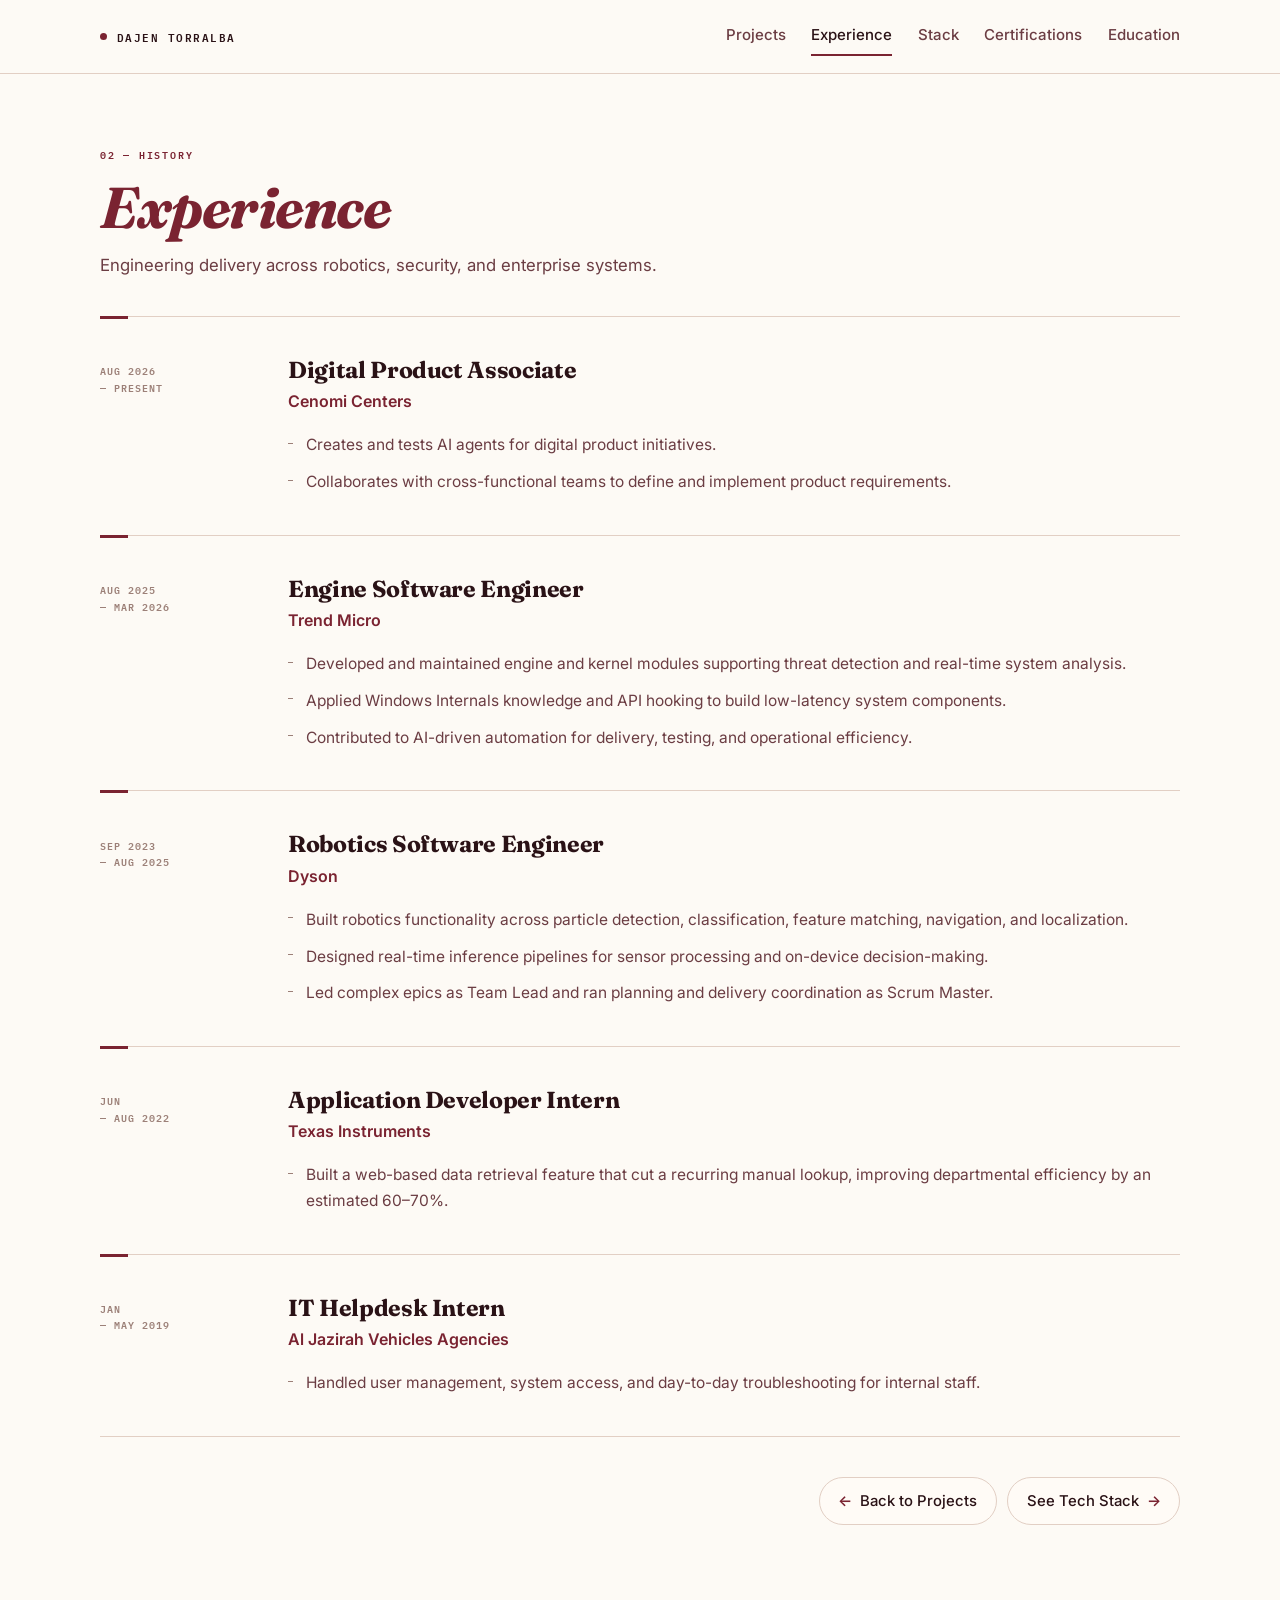
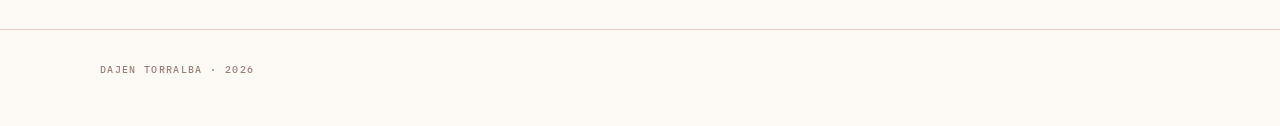
==== experience/index.html @ dbf1ace1 "Restructuring of code" ====
<!DOCTYPE html>
<html lang="en">
  <head>
    <meta charset="UTF-8" />
    <meta name="viewport" content="width=device-width, initial-scale=1.0" />
    <meta name="description" content="Engineering roles held by Dajen Torralba at Trend Micro, Dyson, Texas Instruments, and Al Jazirah Vehicles Agencies." />
    <title>Experience — Dajen Torralba</title>

    <meta property="og:type" content="website" />
    <meta property="og:title" content="Experience — Dajen Torralba" />
    <meta property="og:description" content="Engineering roles held by Dajen Torralba at Trend Micro, Dyson, Texas Instruments, and Al Jazirah Vehicles Agencies." />
    <meta name="twitter:card" content="summary_large_image" />

    <link rel="icon" href="data:image/svg+xml,<svg xmlns='http://www.w3.org/2000/svg' viewBox='0 0 32 32'><circle cx='16' cy='16' r='9' fill='%237a2331'/></svg>" />

    <link rel="preconnect" href="https://fonts.googleapis.com" />
    <link rel="preconnect" href="https://fonts.gstatic.com" crossorigin />
    <link
      href="https://fonts.googleapis.com/css2?family=Fraunces:ital,wght@0,300..900;1,300..900&family=Inter:wght@400..700&family=IBM+Plex+Mono:wght@400..700&display=swap"
      rel="stylesheet"
    />
    <link rel="stylesheet" href="../styles.css" />
    <script>document.documentElement.classList.add("js");</script>
    <!-- Umami analytics: cookieless pageviews. Custom events are
         emitted from script.js. Scoped to the live host so local
         previews don't count as traffic. -->
    <script
      defer
      src="https://cloud.umami.is/script.js"
      data-website-id="7c1a7ca9-946a-44bf-9232-5adcb33ba01f"
      data-domains="dajentorralba.github.io"
    ></script>
  </head>
  <body>
    <a class="skip-link" href="#main">Skip to content</a>

    <header class="masthead">
      <div class="shell masthead__inner">
        <a class="brand" href="../">Dajen&nbsp;Torralba</a>
        <nav class="nav" data-nav aria-label="Primary">
        <a href="../projects/">Projects</a>
        <a href="../experience/">Experience</a>
        <a href="../stack/">Stack</a>
        <a href="../certifications/">Certifications</a>
        <a href="../education/">Education</a>
        </nav>
        <button class="menu-toggle" aria-expanded="false" aria-controls="drawer">Menu</button>
      </div>
    </header>

    <div class="scrim"></div>
    <nav id="drawer" class="drawer" data-nav aria-label="Primary mobile">
      <button class="drawer__close" aria-label="Close menu">Close ×</button>
      <a href="../projects/">Projects</a>
      <a href="../experience/">Experience</a>
      <a href="../stack/">Stack</a>
      <a href="../certifications/">Certifications</a>
      <a href="../education/">Education</a>
    </nav>

    <main id="main">
      <section class="shell page-head">
        <p class="eyebrow">02 — History</p>
        <h1 class="page-title">Experience</h1>
        <p class="page-intro">Engineering delivery across robotics, security, and enterprise systems.</p>
      </section>

      <section class="shell reveal">
        <article class="entry">
          <p class="entry__date">Aug 2026<br />— Present</p>
          <div>
            <h2 class="entry__role">Digital Product Associate</h2>
            <p class="entry__org"><a href="https://centers.cenomi.com/sa-en/">Cenomi Centers</a></p>
            <ul class="entry__list">
              <li>Creates and tests AI agents for digital product initiatives.</li>
              <li>Collaborates with cross-functional teams to define and implement product requirements.</li>
            </ul>
          </div>
        </article>

        <article class="entry">
          <p class="entry__date">Aug 2025<br />— Mar 2026</p>
          <div>
            <h2 class="entry__role">Engine Software Engineer</h2>
            <p class="entry__org"><a href="https://www.trendmicro.com/">Trend Micro</a></p>
            <ul class="entry__list">
              <li>Developed and maintained engine and kernel modules supporting threat detection and real-time system analysis.</li>
              <li>Applied Windows Internals knowledge and API hooking to build low-latency system components.</li>
              <li>Contributed to AI-driven automation for delivery, testing, and operational efficiency.</li>
            </ul>
          </div>
        </article>

        <article class="entry">
          <p class="entry__date">Sep 2023<br />— Aug 2025</p>
          <div>
            <h2 class="entry__role">Robotics Software Engineer</h2>
            <p class="entry__org"><a href="https://www.dyson.com/">Dyson</a></p>
            <ul class="entry__list">
              <li>Built robotics functionality across particle detection, classification, feature matching, navigation, and localization.</li>
              <li>Designed real-time inference pipelines for sensor processing and on-device decision-making.</li>
              <li>Led complex epics as Team Lead and ran planning and delivery coordination as Scrum Master.</li>
            </ul>
          </div>
        </article>

        <article class="entry">
          <p class="entry__date">Jun<br />— Aug 2022</p>
          <div>
            <h2 class="entry__role">Application Developer Intern</h2>
            <p class="entry__org"><a href="https://www.ti.com/">Texas Instruments</a></p>
            <ul class="entry__list">
              <li>Built a web-based data retrieval feature that cut a recurring manual lookup, improving departmental efficiency by an estimated 60–70%.</li>
            </ul>
          </div>
        </article>

        <article class="entry">
          <p class="entry__date">Jan<br />— May 2019</p>
          <div>
            <h2 class="entry__role">IT Helpdesk Intern</h2>
            <p class="entry__org"><a href="https://en.aljazirahford.com">Al Jazirah Vehicles Agencies</a></p>
            <ul class="entry__list">
              <li>Handled user management, system access, and day-to-day troubleshooting for internal staff.</li>
            </ul>
          </div>
        </article>
      </section>



      <nav class="shell pager reveal" aria-label="Page navigation">
        <a class="link-btn" href="../projects/"><span class="link-btn__arrow" aria-hidden="true">&larr;</span> Back to Projects</a>
        <a class="link-btn" href="../stack/">See Tech Stack <span class="link-btn__arrow" aria-hidden="true">&rarr;</span></a>
      </nav>

    </main>

    <footer class="footer">
      <div class="shell footer__inner">
        <p>Dajen Torralba · 2026</p>
      </div>
    </footer>

    <script src="../script.js"></script>
  </body>
</html>
---- styles.css ----
/* ============================================================
   Dajen Torralba — portfolio
   Direction: instrumentation. Signal in, inference out.
   ============================================================ */

:root {
  color-scheme: light;

  /* Warm editorial palette: burgundy + antique brass on ivory paper */
  --ink: #2a1216;
  --ink-2: #6b3d43;
  --ink-3: #9c8078;
  --paper: #fdfaf5;
  --surface: #fffbf6;
  --line: #e2cfc4;
  --line-soft: #eee2d8;
  --far: #7a2331;
  --near: #7a2331;

  --display: "Fraunces", ui-serif, Georgia, serif;
  --body: "Inter", ui-sans-serif, system-ui, sans-serif;
  --mono: "IBM Plex Mono", ui-monospace, "SF Mono", Menlo, monospace;

  --rail: 9rem;
  --gap: 2.75rem;
  --radius: 2px;
}

*,
*::before,
*::after {
  box-sizing: border-box;
}

html {
  scroll-behavior: smooth;
  -webkit-text-size-adjust: 100%;
}

body {
  margin: 0;
  min-height: 100vh;
  background: var(--paper);
  color: var(--ink);
  font-family: var(--body);
  font-size: 16px;
  line-height: 1.65;
  font-synthesis-weight: none;
  -webkit-font-smoothing: antialiased;
}

a {
  color: inherit;
  text-decoration: none;
}

button {
  font: inherit;
  color: inherit;
  border: none;
  background: none;
  padding: 0;
  cursor: pointer;
}

img,
canvas {
  display: block;
  max-width: 100%;
}

:focus-visible {
  outline: 2px solid var(--near);
  outline-offset: 3px;
  border-radius: var(--radius);
}

.skip-link {
  position: absolute;
  left: -9999px;
  top: 0;
  background: var(--ink);
  color: var(--paper);
  padding: 0.75rem 1rem;
  z-index: 100;
}

.skip-link:focus {
  left: 0;
}

/* ---------- shell ---------------------------------------- */

.shell {
  width: min(1080px, 100% - 3rem);
  margin-inline: auto;
}

/* ---------- masthead ------------------------------------- */

.masthead {
  border-bottom: 1px solid var(--line);
  background: var(--paper);
  position: sticky;
  top: 0;
  z-index: 20;
}

.masthead__inner {
  display: flex;
  align-items: center;
  justify-content: space-between;
  gap: 1.5rem;
  padding-block: 1.1rem;
}

.brand {
  font-family: var(--mono);
  font-size: 0.68rem;
  font-weight: 600;
  letter-spacing: 0.14em;
  text-transform: uppercase;
  line-height: 1.3;
  display: inline-flex;
  align-items: center;
  gap: 0.6rem;
}

.brand::before {
  content: "";
  width: 7px;
  height: 7px;
  border-radius: 50%;
  background: var(--near);
  flex: none;
}

.nav {
  display: none;
  gap: 1.6rem;
}

.nav a {
  font-size: 0.94rem;
  font-weight: 500;
  color: var(--ink-2);
  padding-block: 0.35rem;
  border-bottom: 2px solid transparent;
  transition: color 140ms ease, border-color 140ms ease;
}

.nav a:hover {
  color: var(--ink);
}

.nav a[aria-current="page"] {
  color: var(--ink);
  border-bottom-color: var(--near);
}

.menu-toggle {
  font-family: var(--mono);
  font-size: 0.62rem;
  font-weight: 600;
  letter-spacing: 0.14em;
  text-transform: uppercase;
  padding: 0.6rem 0.9rem;
  border: 1px solid var(--line);
  border-radius: 999px;
  background: var(--surface);
}

/* ---------- map ------------------------------ */

.now-map {
  display: grid;
  grid-template-columns: 1.3fr 1fr;
  gap: var(--gap);
  padding-block: 2.5rem;
  border-top: 1px solid var(--line);
  align-items: start;
}

.now-map__now.rail {
  border-top: none;
  padding-block: 0;
}

.travel-map-header {
  display: flex;
  align-items: baseline;
  justify-content: space-between;
  margin-bottom: 24px;
  flex-wrap: wrap;
  gap: 8px;
}

.travel-map-label {
  font-size: 11px;
  letter-spacing: 0.12em;
  text-transform: uppercase;
  color: var(--ink-3);
  font-weight: 600;
}

.map-figure {
  position: relative;
  width: 100%;
}

.map-figure svg {
  width: 100%;
  height: auto;
  display: block;
}

.map-figure svg path {
  fill: var(--line-soft);
  stroke: var(--surface);
  stroke-width: 0.6;
  transition: fill 0.15s ease;
  cursor: default;
}

.map-figure svg path.visited {
  fill: var(--ink);
  cursor: pointer;
}

.map-figure svg g[id]:hover path,
.map-figure svg path:hover {
  fill: var(--near);
}

.map-tooltip {
  position: absolute;
  pointer-events: none;
  background: var(--ink);
  color: #fff;
  font-size: 12px;
  font-weight: 500;
  padding: 5px 10px;
  border-radius: 6px;
  transform: translate(-50%, -130%);
  white-space: nowrap;
  opacity: 0;
  transition: opacity 0.1s ease;
  z-index: 10;
}

.map-tooltip.visible {
  opacity: 1;
}

.map-credit {
  margin-top: 10px;
  font-size: 11px;
  color: var(--ink-3);
}

.map-credit a {
  color: inherit;
}

/* ---------- drawer (mobile) ------------------------------ */

.scrim {
  position: fixed;
  inset: 0;
  background: rgba(42, 18, 22, 0.4);
  opacity: 0;
  pointer-events: none;
  transition: opacity 200ms ease;
  z-index: 29;
}

.scrim.is-open {
  opacity: 1;
  pointer-events: auto;
}

.drawer {
  position: fixed;
  inset: 0 0 0 auto;
  width: min(300px, 84vw);
  background: var(--surface);
  border-left: 1px solid var(--line);
  padding: 1.5rem 1.25rem;
  transform: translateX(105%);
  transition: transform 240ms cubic-bezier(0.32, 0.72, 0, 1);
  z-index: 30;
  display: flex;
  flex-direction: column;
  gap: 0.2rem;
}

.drawer.is-open {
  transform: translateX(0);
}

.drawer__close {
  align-self: flex-end;
  font-family: var(--mono);
  font-size: 0.62rem;
  letter-spacing: 0.14em;
  text-transform: uppercase;
  color: var(--ink-3);
  margin-bottom: 1.25rem;
}

.drawer a {
  display: block;
  padding: 0.8rem 0.75rem;
  font-size: 1.02rem;
  border-bottom: 1px solid var(--line-soft);
  color: var(--ink-2);
}

.drawer a[aria-current="page"] {
  color: var(--ink);
  font-weight: 600;
}

.drawer a[aria-current="page"]::before {
  content: "";
  display: inline-block;
  width: 6px;
  height: 6px;
  border-radius: 50%;
  background: var(--near);
  margin-right: 0.6rem;
  vertical-align: middle;
}

/* ---------- hero ----------------------------------------- */

.hero {
  padding-block: clamp(3rem, 7vw, 5rem) clamp(1.5rem, 3vw, 2.25rem);
}

.hero__greeting {
  font-family: var(--display);
  font-style: italic;
  font-size: clamp(3.4rem, 9vw, 6.5rem);
  font-weight: 600;
  letter-spacing: -0.03em;
  line-height: 0.95;
  margin: 0 0 1.5rem;
  color: var(--near);
}

.hero__lede {
  font-size: clamp(1.05rem, 1.9vw, 1.3rem);
  line-height: 1.55;
  color: var(--ink-2);
  max-width: 54ch;
  margin: 0;
}

.hero__links {
  display: flex;
  flex-wrap: wrap;
  gap: 0.65rem;
  margin-top: 2.25rem;
}

.link-btn {
  display: inline-flex;
  align-items: center;
  gap: 0.5rem;
  padding: 0.7rem 1.15rem;
  border: 1px solid var(--line);
  border-radius: 999px;
  background: var(--surface);
  font-size: 0.93rem;
  font-weight: 500;
  transition: border-color 140ms ease, transform 140ms ease;
}

.link-btn:hover {
  border-color: var(--ink-3);
  transform: translateY(-1px);
}

.link-btn__arrow {
  color: var(--near);
  font-weight: 600;
}

/* ---------- page header ---------------------------------- */

.page-head {
  padding-block: clamp(3rem, 6vw, 4.5rem) 2.25rem;
}

.eyebrow {
  font-family: var(--mono);
  font-size: 0.62rem;
  font-weight: 600;
  letter-spacing: 0.18em;
  text-transform: uppercase;
  color: var(--near);
  margin: 0 0 1rem;
}

.hero__greeting {
  font-family: var(--display);
  font-style: italic;
  font-size: clamp(3.4rem, 9vw, 6.5rem);
  font-weight: 600;
  letter-spacing: -0.03em;
  line-height: 0.95;
  margin: 0 0 1.5rem;
  color: var(--near);
}

.page-title {
  font-family: var(--display);
  font-style: italic;
  font-size: clamp(2.4rem, 5.5vw, 3.6rem);
  font-weight: 700;
  letter-spacing: -0.025em;
  line-height: 1;
  margin: 0 0 1rem;
  color: var(--near);
}

.page-intro {
  font-size: 1.05rem;
  color: var(--ink-2);
  max-width: 58ch;
  margin: 0;
}

/* ---------- rail layout ---------------------------------- */

.rail {
  display: grid;
  grid-template-columns: var(--rail) 1fr;
  gap: var(--gap);
  padding-block: 2.5rem;
  border-top: 1px solid var(--line);
}

.rail__label {
  font-family: var(--mono);
  font-size: 0.6rem;
  font-weight: 600;
  letter-spacing: 0.14em;
  text-transform: uppercase;
  color: var(--ink-3);
  line-height: 1.6;
  margin: 0.35rem 0 0;
  align-self: start;
}

.rail__body>*:first-child {
  margin-top: 0;
}

/* ---------- plates (projects / certs / education) -------- */

.plates {
  display: grid;
  gap: 1.25rem;
}

.plate {
  background: var(--surface);
  border: 1px solid var(--line);
  border-radius: var(--radius);
  padding: 1.5rem 1.6rem;
  transition: border-color 160ms ease;
}

.plate:hover {
  border-color: var(--ink-3);
}

.plate__title {
  font-family: var(--display);
  font-size: 1.22rem;
  font-weight: 650;
  letter-spacing: -0.01em;
  line-height: 1.25;
  margin: 0 0 0.6rem;
}

.plate__meta {
  font-family: var(--mono);
  font-size: 0.62rem;
  font-weight: 500;
  letter-spacing: 0.1em;
  text-transform: uppercase;
  color: var(--ink-3);
  margin: 0 0 0.75rem;
}

.plate p {
  margin: 0;
  color: var(--ink-2);
  font-size: 0.97rem;
}

.plate__link {
  display: inline-flex;
  align-items: center;
  gap: 0.4rem;
  margin-top: 1rem;
  font-size: 0.88rem;
  font-weight: 600;
  color: var(--ink);
  border-bottom: 1px solid var(--near);
  padding-bottom: 1px;
}

.plate__link:hover {
  color: var(--far);
}

/* ---------- timeline ------------------------------------- */

.entry {
  display: grid;
  grid-template-columns: var(--rail) 1fr;
  gap: var(--gap);
  padding-block: 2.5rem;
  border-top: 1px solid var(--line);
  position: relative;
}

.entry::before {
  content: "";
  position: absolute;
  top: -1px;
  left: 0;
  width: 28px;
  height: 3px;
  background: var(--near);
}

.entry__date {
  font-family: var(--mono);
  font-size: 0.6rem;
  font-weight: 600;
  letter-spacing: 0.1em;
  text-transform: uppercase;
  color: var(--ink-3);
  margin: 0.35rem 0 0;
  align-self: start;
  line-height: 1.7;
}

.entry__role {
  font-family: var(--display);
  font-size: 1.45rem;
  font-weight: 700;
  letter-spacing: -0.015em;
  line-height: 1.15;
  margin: 0 0 0.3rem;
}

.entry__org {
  font-size: 1rem;
  color: var(--far);
  font-weight: 600;
  margin: 0 0 1.1rem;
}

.entry__list {
  margin: 0;
  padding: 0;
  list-style: none;
  display: grid;
  gap: 0.7rem;
}

.entry__list li {
  position: relative;
  padding-left: 1.15rem;
  color: var(--ink-2);
  font-size: 0.97rem;
}

.entry__list li::before {
  content: "";
  position: absolute;
  left: 0;
  top: 0.68em;
  width: 5px;
  height: 1px;
  background: var(--ink-3);
}

/* ---------- stack ---------------------------------------- */

.tags {
  display: flex;
  flex-wrap: wrap;
  gap: 0.5rem;
}

.plate .tags {
  margin-bottom: 0.9rem;
}

.tags span {
  display: inline-flex;
  align-items: center;
  padding: 0.45rem 0.85rem;
  border: 1px solid var(--line);
  border-radius: var(--radius);
  background: var(--surface);
  font-size: 0.88rem;
  color: var(--ink-2);
  transition: border-color 140ms ease, color 140ms ease;
}

.tags span:hover {
  border-color: var(--far);
  color: var(--ink);
}

/* ---------- footer --------------------------------------- */

.footer {
  border-top: 1px solid var(--line);
  margin-top: 4rem;
  padding-block: 2rem 3rem;
}

.footer__inner {
  display: flex;
  flex-wrap: wrap;
  gap: 1rem 2rem;
  justify-content: space-between;
  align-items: baseline;
}

.footer p {
  margin: 0;
  font-family: var(--mono);
  font-size: 0.6rem;
  font-weight: 500;
  letter-spacing: 0.14em;
  text-transform: uppercase;
  color: var(--ink-3);
}

/* ---------- pager ----------------------------------------
   End-of-page handoff. Sits bottom-right, previous then next,
   so the pair reads in travel order left to right.
----------------------------------------------------------- */

.pager {
  display: flex;
  flex-wrap: wrap;
  align-items: center;
  justify-content: flex-end;
  gap: 0.65rem;
  padding-block: 2.5rem;
  border-top: 1px solid var(--line);
}

/* ---------- reveal --------------------------------------- */

/* Gated on .js so that with scripting disabled the content is simply
   visible rather than stuck at opacity 0. */
html.js .reveal {
  opacity: 0;
  transform: translateY(10px);
  transition: opacity 600ms ease, transform 600ms ease;
}

html.js .reveal.is-visible {
  opacity: 1;
  transform: none;
}

/* ---------- responsive ----------------------------------- */

@media (min-width: 900px) {
  .nav {
    display: flex;
  }

  .menu-toggle,
  .drawer,
  .scrim {
    display: none;
  }
}

@media (min-width: 720px) {
  .plates--two {
    grid-template-columns: repeat(2, minmax(0, 1fr));
  }
}

@media (max-width: 719px) {
  .shell {
    width: calc(100% - 2.25rem);
  }

  .rail,
  .entry {
    grid-template-columns: 1fr;
    gap: 0.9rem;
  }

  .now-map {
    grid-template-columns: 1fr;
  }

  .now-map__travel {
    padding-top: 1.5rem;
    border-top: 1px solid var(--line-soft);
  }

  .rail__label,
  .entry__date {
    margin-top: 0;
  }
}

@media (prefers-reduced-motion: reduce) {
  html {
    scroll-behavior: auto;
  }

  *,
  *::before,
  *::after {
    animation-duration: 0.01ms !important;
    transition-duration: 0.01ms !important;
  }

  html.js .reveal {
    opacity: 1;
    transform: none;
  }
}

/* ---------- credential readout --------------------------- */

.marks {
  display: flex;
  flex-wrap: wrap;
  gap: 0 2.25rem;
  margin: 1.25rem 0 0;
  padding: 0;
}

.marks>div {
  padding-left: 0.9rem;
  border-left: 2px solid var(--near);
  margin-block: 0.5rem;
}

.marks dt {
  font-family: var(--mono);
  font-size: 0.55rem;
  font-weight: 600;
  letter-spacing: 0.14em;
  text-transform: uppercase;
  color: var(--ink-3);
  margin: 0 0 0.15rem;
}

.marks dd {
  margin: 0;
  font-family: var(--display);
  font-size: 1.05rem;
  font-weight: 650;
  letter-spacing: -0.01em;
  color: var(--ink);
  line-height: 1.25;
}
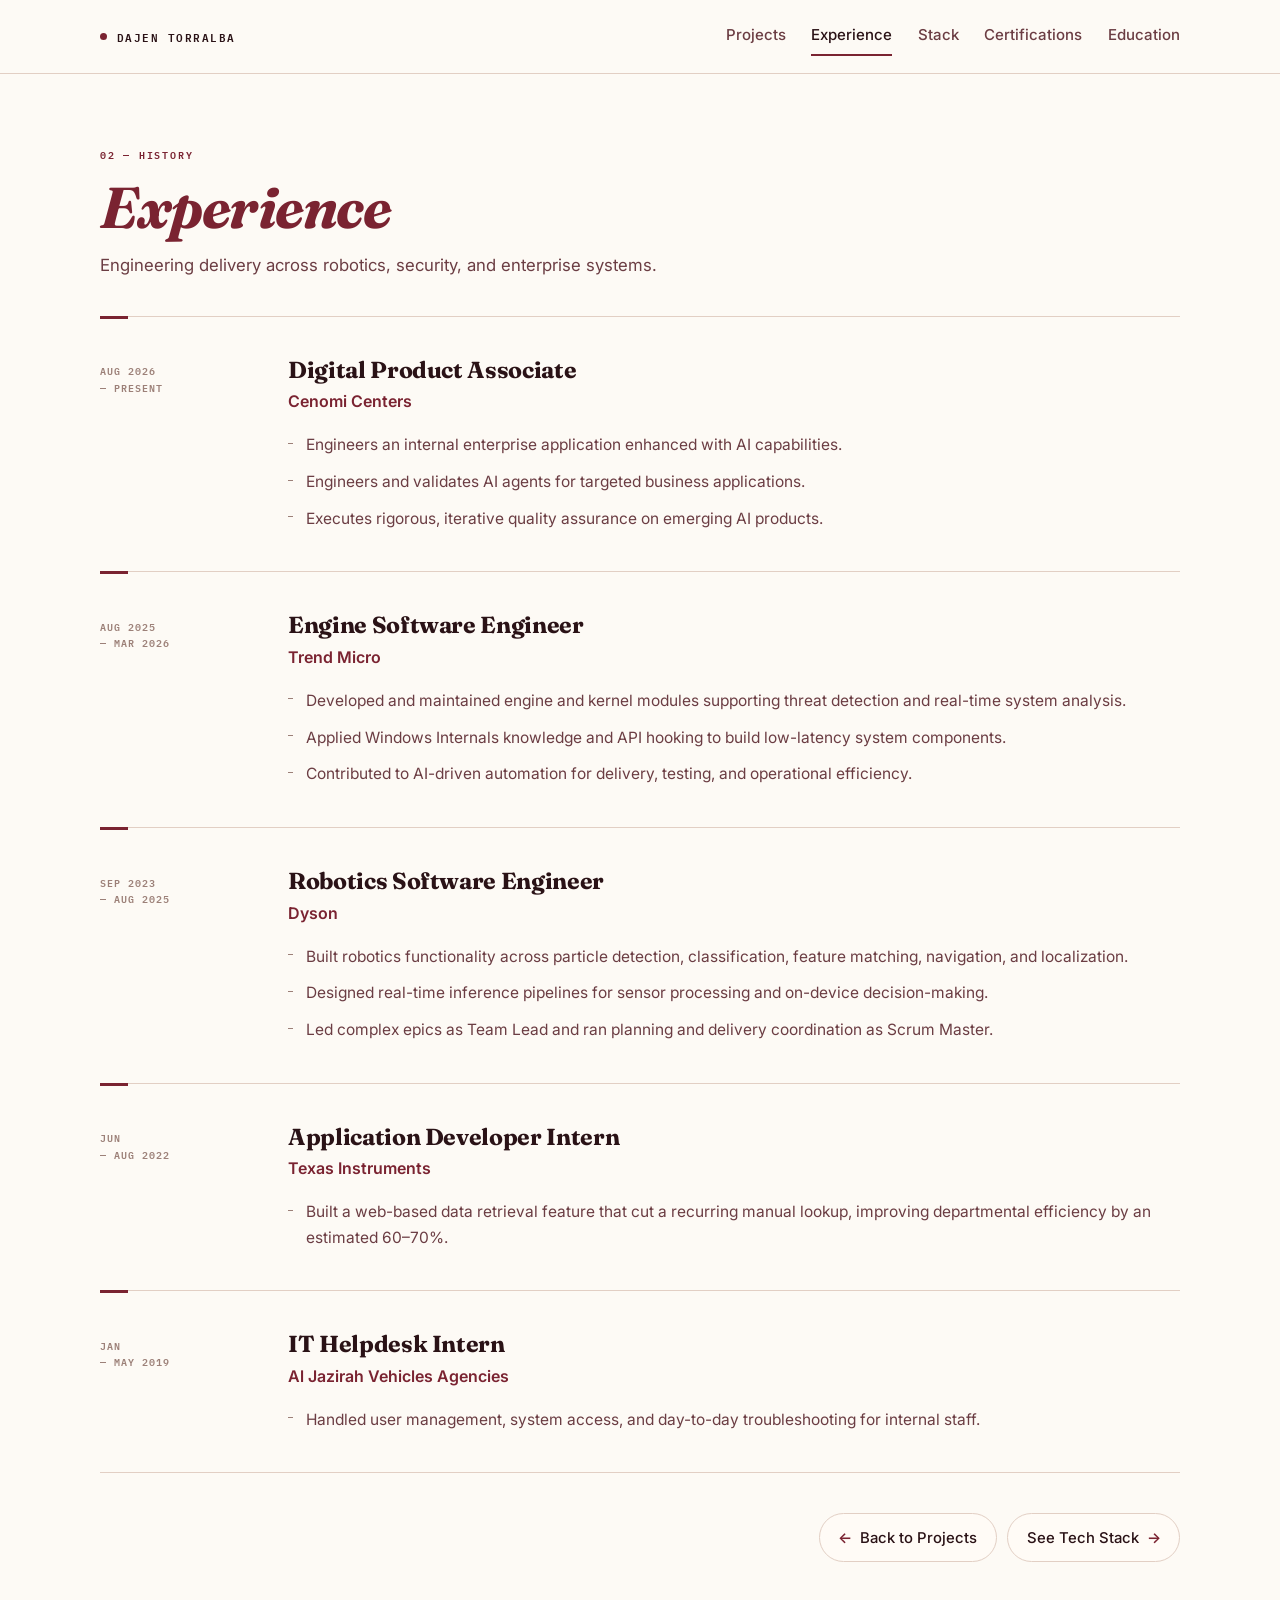
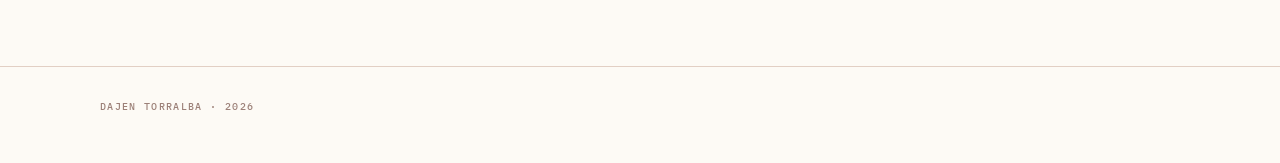
==== commit 2236aefc: "Update resume and experience" ====
--- a/experience/index.html
+++ b/experience/index.html
@@ -72,8 +72,9 @@
             <h2 class="entry__role">Digital Product Associate</h2>
             <p class="entry__org"><a href="https://centers.cenomi.com/sa-en/">Cenomi Centers</a></p>
             <ul class="entry__list">
-              <li>Creates and tests AI agents for digital product initiatives.</li>
-              <li>Collaborates with cross-functional teams to define and implement product requirements.</li>
+              <li>Engineers an internal enterprise application enhanced with AI capabilities.</li>
+              <li>Engineers and validates AI agents for targeted business applications.</li>
+              <li>Executes rigorous, iterative quality assurance on emerging AI products.</li>
             </ul>
           </div>
         </article>
